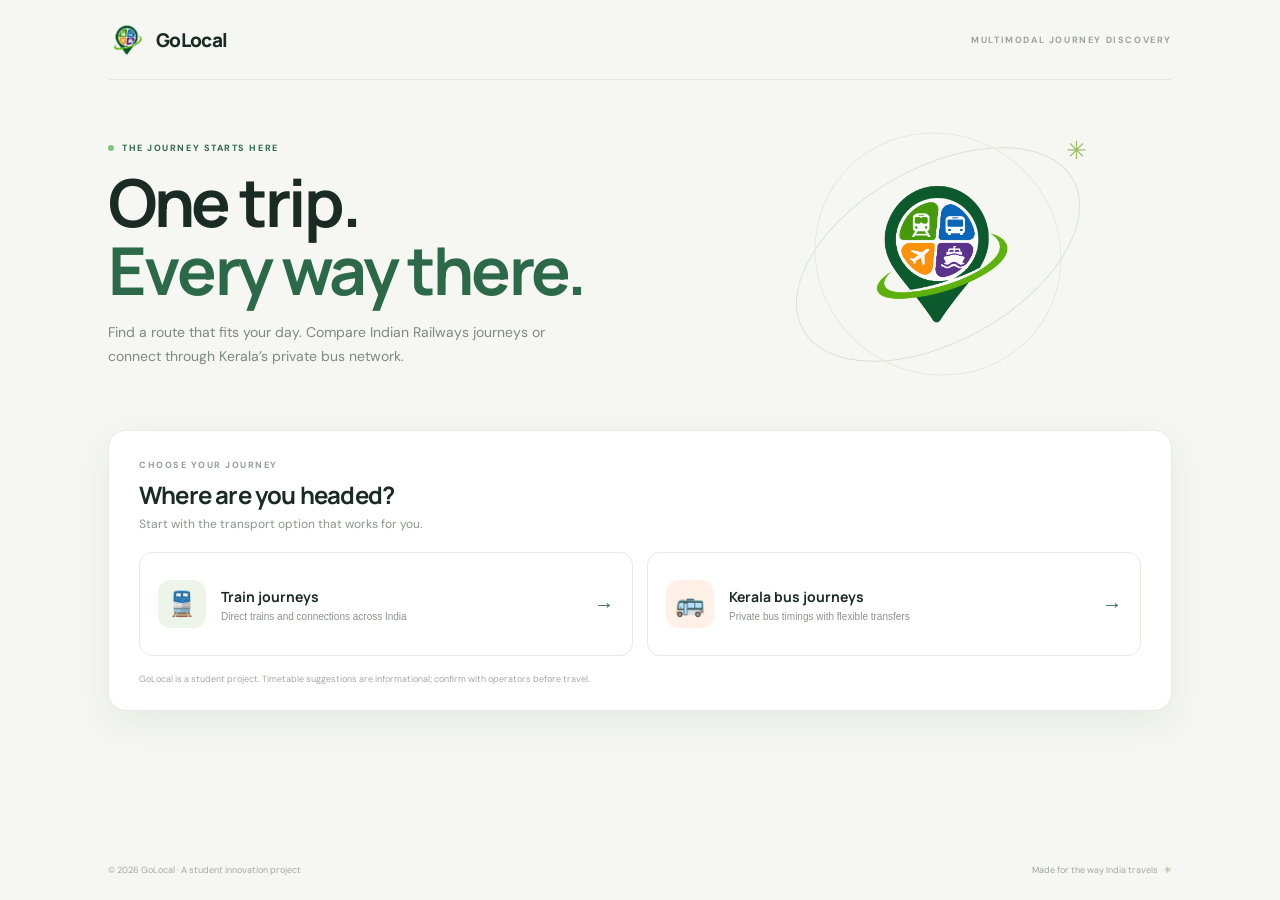
==== index.html @ 56633360 "Add GoLocal train and bus journey planner" ====
<!doctype html>
<html lang="en">
<head>
  <meta charset="utf-8" />
  <meta name="viewport" content="width=device-width, initial-scale=1" />
  <meta name="theme-color" content="#f6f7f2" />
  <meta name="description" content="GoLocal helps you discover train and bus journeys across India." />
  <meta name="mobile-web-app-capable" content="yes" />
  <meta name="apple-mobile-web-app-capable" content="yes" />
  <meta name="apple-mobile-web-app-status-bar-style" content="default" />
  <link rel="manifest" href="/manifest.webmanifest" />
  <link rel="icon" type="image/png" sizes="192x192" href="/icons/icon-192.png" />
  <link rel="apple-touch-icon" href="/icons/icon-192.png" />
  <title>GoLocal — Multimodal journey discovery</title>
  <link rel="preconnect" href="https://fonts.googleapis.com">
  <link rel="preconnect" href="https://fonts.gstatic.com" crossorigin>
  <link href="https://fonts.googleapis.com/css2?family=DM+Sans:wght@400;500;600;700&family=Manrope:wght@400;500;600;700;800&display=swap" rel="stylesheet">
  <link rel="stylesheet" href="styles.css" />
  <link rel="stylesheet" href="app-states.css" />
</head>
<body>
  <main class="launch-page" id="launchPage">
    <header class="launch-topbar"><a class="brand" href="/" aria-label="GoLocal home"><span class="brand-mark" aria-hidden="true"><img src="/icons/golocal-mark.png" alt="" /></span><span>GoLocal</span></a><span class="launch-top-label">MULTIMODAL JOURNEY DISCOVERY</span></header>
    <section class="launch-hero"><div class="launch-copy"><div class="eyebrow"><span class="eyebrow-dot"></span> THE JOURNEY STARTS HERE</div><h1>One trip.<br><em>Every way there.</em></h1><p>Find a route that fits your day. Compare Indian Railways journeys or connect through Kerala’s private bus network.</p></div><div class="launch-art" aria-hidden="true"><div class="launch-orbit orbit-one"></div><div class="launch-orbit orbit-two"></div><div class="launch-pin"><img src="/icons/golocal-mark.png" alt="" /></div><span class="launch-spark">✳</span></div></section>
    <section class="launch-options" aria-labelledby="launchOptionsTitle"><div class="launch-section-kicker">CHOOSE YOUR JOURNEY</div><h2 id="launchOptionsTitle">Where are you headed?</h2><p>Start with the transport option that works for you.</p><div class="launch-mode-grid"><button class="launch-mode-card train-mode" type="button" data-open-app="train"><span class="mode-icon">🚆</span><span class="mode-card-copy"><strong>Train journeys</strong><small>Direct trains and connections across India</small></span><span class="mode-arrow">→</span></button><button class="launch-mode-card bus-mode" type="button" data-open-app="bus"><span class="mode-icon">🚌</span><span class="mode-card-copy"><strong>Kerala bus journeys</strong><small>Private bus timings with flexible transfers</small></span><span class="mode-arrow">→</span></button></div><div class="launch-note">GoLocal is a student project. Timetable suggestions are informational; confirm with operators before travel.</div></section>
    <footer class="launch-footer"><span>© 2026 GoLocal · A student innovation project</span><span>Made for the way India travels <i>✳</i></span></footer>
  </main>
  <div class="app-shell" id="trainApp" hidden>
    <aside class="sidebar">
      <a class="brand" href="#top" aria-label="GoLocal home"><span class="brand-mark" aria-hidden="true"><img src="/icons/golocal-mark.png" alt="" /></span><span>GoLocal</span></a>
      <div class="side-label">YOUR JOURNEY</div>
      <nav class="side-nav" aria-label="Main navigation">
        <a class="nav-item active" href="#search"><span class="nav-icon">⌕</span><span>Find trains</span></a>
        <a class="nav-item" href="#results"><span class="nav-icon">▤</span><span>My journeys</span><span class="nav-soon">SOON</span></a>
        <a class="nav-item" href="#info"><span class="nav-icon">◷</span><span>Live status</span></a>
      </nav>
      <div class="side-bottom">
        <div class="help-card"><div class="help-icon">✦</div><strong>Travel, made simpler.</strong><p>One place to explore your next journey across India.</p><a href="#about">About GoLocal <span>↗</span></a></div>
        <div class="student-tag"><span class="status-dot"></span> Student project <span class="tag-country">INDIA</span></div>
      </div>
    </aside>

    <main class="main-content" id="top">
      <header class="topbar"><div class="train-topbar-left"><button class="back-launch" type="button" data-open-app="home">← Home</button><div class="breadcrumb">Explore <span>/</span> <strong>Trains</strong></div></div><div class="top-actions"><span class="today-label" id="todayLabel"></span><button class="icon-button install-button" id="installButton" type="button" title="Install GoLocal" aria-label="Install GoLocal" hidden>↓</button><div class="avatar">G</div></div></header>
      <section class="hero" id="search">
        <div class="hero-copy"><div class="eyebrow"><span class="eyebrow-dot"></span> THE JOURNEY STARTS HERE</div><h1>Where would you<br><em>like to go?</em></h1><p>Find a train that fits your plans. Compare journeys, timings and more.</p></div>
        <div class="hero-art" aria-hidden="true"><div class="sun"></div><div class="hill hill-back"></div><div class="hill hill-front"></div><div class="track"></div><div class="train-art"><div class="train-window"></div><div class="train-window"></div><div class="train-window"></div><div class="train-wheel"></div><div class="train-wheel w2"></div></div><div class="art-spark s1">✳</div><div class="art-spark s2">✦</div></div>
      </section>

      <section class="search-card" aria-label="Search trains">
        <div class="search-fields">
          <div class="field"><span class="field-label">FROM</span><span class="field-main"><span class="field-icon">◉</span><input id="fromInput" value="New Delhi" aria-label="From station" autocomplete="off"/><button class="clear-field" data-clear="fromInput" aria-label="Clear origin">×</button></span><span class="field-sub" id="fromCode">NDLS · New Delhi</span><div class="station-suggestions" id="fromSuggestions" role="listbox" hidden></div></div>
          <button class="swap-button" id="swapButton" aria-label="Swap stations">⇄</button>
          <div class="field"><span class="field-label">TO</span><span class="field-main"><span class="field-icon destination">◎</span><input id="toInput" value="Mumbai Central" aria-label="To station" autocomplete="off"/><button class="clear-field" data-clear="toInput" aria-label="Clear destination">×</button></span><span class="field-sub" id="toCode">MMCT · Mumbai Central</span><div class="station-suggestions" id="toSuggestions" role="listbox" hidden></div></div>
          <label class="field date-field"><span class="field-label">JOURNEY DATE</span><span class="field-main"><span class="field-icon">▦</span><input id="dateInput" type="date" aria-label="Journey date"/></span><span class="field-sub" id="dateHint">Select your travel date</span></label>
          <label class="field class-field"><span class="field-label">TRAVEL CLASS</span><span class="field-main"><span class="field-icon">▣</span><select id="classSelect" aria-label="Travel class"><option value="All classes">All classes</option><option>Sleeper (SL)</option><option>AC 3 Tier (3A)</option><option>AC 2 Tier (2A)</option><option>AC First Class (1A)</option><option>Chair Car (CC)</option></select></span><span class="field-sub">Choose a class</span></label>
        </div>
        <div class="via-stop-row"><button type="button" class="add-via-button" id="toggleVia"><span>＋</span> Add a mid-stop</button><span class="via-helper">Optional · choose a station you want to travel through</span><div class="via-field" id="viaField" hidden><div class="via-input-wrap"><span class="field-icon destination">◎</span><input id="viaInput" aria-label="Mid-stop station" placeholder="Search a station or state" autocomplete="off"/><span class="via-code" id="viaCode">Choose a mid-stop station</span><span class="via-field-caption">MID-STOP</span><div class="station-suggestions" id="viaSuggestions" role="listbox" hidden></div></div><button type="button" id="removeVia" class="remove-via" aria-label="Remove mid-stop">×</button></div></div>
        <datalist id="stations"><option value="New Delhi" label="NDLS"></option><option value="Mumbai Central" label="MMCT"></option><option value="Howrah Junction" label="HWH"></option><option value="Chennai Central" label="MAS"></option><option value="Bengaluru City" label="SBC"></option><option value="Ahmedabad Junction" label="ADI"></option><option value="Jaipur Junction" label="JP"></option><option value="Lucknow Charbagh" label="LKO"></option><option value="Pune Junction" label="PUNE"></option><option value="Agra Cantt" label="AGC"></option><option value="Varanasi Junction" label="BSB"></option><option value="Hyderabad Deccan" label="HYB"></option><option value="Ghaziabad" label="GZB"></option><option value="Kanpur Central" label="CNB"></option><option value="Prayagraj Junction" label="PRYJ"></option><option value="Lokmanyatilak" label="LTT"></option><option value="Mumbai CSMT" label="CSMT"></option><option value="Thiruvananthapuram Central" label="TVC"></option><option value="Thiruvananthapuram North (Kochuveli)" label="TVCN"></option><option value="Ernakulam Junction" label="ERS"></option><option value="Ernakulam Town" label="ERN"></option><option value="Kozhikode" label="CLT"></option><option value="Thrissur" label="TCR"></option><option value="Kollam Junction" label="QLN"></option><option value="Alappuzha" label="ALLP"></option><option value="Kottayam" label="KTYM"></option><option value="Palakkad Junction" label="PGT"></option><option value="Palakkad Town" label="PGTN"></option><option value="Shoranur Junction" label="SRR"></option><option value="Kannur" label="CAN"></option><option value="Kasaragod" label="KGQ"></option><option value="Thalassery" label="TLY"></option><option value="Tirur" label="TIR"></option><option value="Chengannur" label="CNGR"></option><option value="Kayamkulam Junction" label="KYJ"></option><option value="Aluva" label="AWY"></option><option value="Angamaly for Kalady" label="AFK"></option><option value="Cherthala" label="SRTL"></option><option value="Mavelikara" label="MVLK"></option><option value="Thiruvalla" label="TRVL"></option><option value="Karunagappalli" label="KPY"></option><option value="Varkala Sivagiri" label="VAK"></option><option value="Payyanur" label="PAY"></option><option value="Kanhangad" label="KZE"></option><option value="Vadakara" label="BDJ"></option><option value="Ferok" label="FK"></option></datalist>
        <div class="search-footer"><span class="search-note"><span class="small-lock">✳</span><span id="stationCount">Loading station directory…</span></span><button class="search-button" id="searchButton"><span>Find trains</span><span class="button-arrow">→</span></button></div>
      </section>

      <section class="results-section" id="results">
        <div class="results-heading"><div><div class="section-kicker">YOUR OPTIONS</div><h2 id="resultsTitle">Popular journeys</h2><p id="resultsSubtitle">A few routes to get your journey started.</p></div><button class="filter-button" id="sortButton"><span>↕</span> Earliest departure</button></div>
        <div class="plan-tabs" role="tablist" aria-label="Journey plan type"><button class="plan-tab active" role="tab" aria-selected="true" data-plan="direct">Direct trains <span id="directCount">—</span></button><button class="plan-tab" role="tab" aria-selected="false" data-plan="connections">Connecting journeys <span id="connectionCount">—</span></button><span class="plan-tab-note" id="planTabNote">Up to one transfer</span></div>
        <div class="notice"><span class="notice-mark">i</span><span><strong>NTES timetable and running information.</strong> This uses an unofficial NTES client; data may be incomplete. Fares and booking availability are not provided. <a href="https://enquiry.indianrail.gov.in/mntes/" target="_blank" rel="noreferrer">Verify with official NTES ↗</a>.</span></div>
        <div class="train-list" id="trainList"></div>
        <div class="empty-state" id="emptyState" hidden><div class="empty-icon">⌕</div><h3>No trains found</h3><p>Check station codes, or change your date or class.</p><button id="resetSearch">Search New Delhi to Mumbai</button></div>
      </section>

      <section class="info-strip" id="info"><div class="info-icon">◷</div><div><strong>Need live train running status?</strong><p>NTES is the official National Train Enquiry System for train-running updates.</p></div><a href="https://enquiry.indianrail.gov.in/mntes/" target="_blank" rel="noreferrer" class="info-link">Open NTES <span>↗</span></a></section>
      <footer id="about"><span>© 2026 GoLocal · A student innovation project</span><span>Made for the way India travels <i>✳</i></span></footer>
    </main>
  </div>
  <div class="bus-page" id="busApp" hidden>
    <header class="bus-topbar"><button class="back-launch" type="button" data-open-app="home">← GoLocal</button><span class="bus-topbar-title">KERALA BUS PLANNER</span><button class="bus-switch-mode" type="button" data-open-app="train">Plan by train →</button></header>
    <main class="bus-main">
      <section class="bus-hero"><div class="eyebrow"><span class="eyebrow-dot"></span> KERALA PRIVATE BUS TIMINGS</div><h1>Plan a bus journey<br><em>with connections.</em></h1><p>Choose any Kerala bus stops and set how many changes you’re willing to make.</p></section>
      <section class="search-card bus-search-card" aria-label="Search Kerala bus journeys">
        <div class="bus-search-fields">
          <div class="field bus-field"><span class="field-label">FROM BUS STOP</span><span class="field-main"><span class="field-icon">◉</span><input id="busFromInput" placeholder="Search a Kerala bus stop" autocomplete="off" aria-label="From bus stop"/><button class="clear-field" data-bus-clear="busFromInput" type="button" aria-label="Clear origin">×</button></span><span class="field-sub" id="busFromHint">Choose a stop from suggestions</span><div class="station-suggestions bus-suggestions" id="busFromSuggestions" role="listbox" hidden></div></div>
          <button class="swap-button" id="busSwapButton" type="button" aria-label="Swap bus stops">⇄</button>
          <div class="field bus-field"><span class="field-label">TO BUS STOP</span><span class="field-main"><span class="field-icon destination">◎</span><input id="busToInput" placeholder="Search a Kerala bus stop" autocomplete="off" aria-label="To bus stop"/><button class="clear-field" data-bus-clear="busToInput" type="button" aria-label="Clear destination">×</button></span><span class="field-sub" id="busToHint">Choose a stop from suggestions</span><div class="station-suggestions bus-suggestions" id="busToSuggestions" role="listbox" hidden></div></div>
          <label class="field"><span class="field-label">LEAVE AFTER</span><span class="field-main"><span class="field-icon">◷</span><input id="busLeaveAfter" type="time" value="06:00" aria-label="Leave after"/></span><span class="field-sub">Searches scheduled departures</span></label>
          <label class="field"><span class="field-label">MAX CHANGES</span><span class="field-main"><span class="field-icon">⇄</span><input id="busMaxTransfers" type="number" min="0" max="25" value="3" aria-label="Maximum bus changes"/></span><span class="field-sub">0 means direct buses only</span></label>
        </div>
        <div class="bus-search-footer"><label class="unlimited-toggle"><input id="busUnlimited" type="checkbox"/><span>No transfer limit</span></label><span class="bus-source-status" id="busSourceStatus">Bus stops load from the community timetable</span><button class="search-button" id="busSearchButton" type="button"><span>Find bus journeys</span><span class="button-arrow">→</span></button></div>
      </section>
      <section class="bus-results-section" aria-live="polite"><div class="results-heading"><div><div class="section-kicker">YOUR BUS OPTIONS</div><h2 id="busResultsTitle">Kerala bus connections</h2><p id="busResultsSubtitle">Choose two stops to find bus journeys.</p></div></div><div id="busResultsList" class="bus-results-list"></div></section>
      <aside class="bus-disclaimer"><strong>About these timings</strong><p>Schedules come from the community-converted <a href="https://github.com/amith-vp/Kerala-Private-Bus-Timing" target="_blank" rel="noreferrer">Kerala Private Bus Timing dataset</a>. Coverage and times may be incomplete or outdated. This is not live tracking; confirm with the bus operator before travel.</p></aside>
      <footer class="bus-footer">© 2026 GoLocal · Student innovation project</footer>
    </main>
  </div>
  <div class="toast" id="toast" role="status" aria-live="polite"></div>
  <script src="app.js"></script>
  <script src="bus-app.js"></script>
  <script data-name="BMC-Widget" data-cfasync="false" src="https://cdnjs.buymeacoffee.com/1.0.0/widget.prod.min.js" data-id="alvinthomas206" data-description="Support me on Buy me a coffee!" data-message="" data-color="#40DCA5" data-position="Right" data-x_margin="18" data-y_margin="18"></script>
</body>
</html>
---- styles.css ----
:root{--ink:#192b24;--muted:#77827b;--line:#e5e9e3;--paper:#fff;--canvas:#f6f7f2;--green:#2b6949;--green-dark:#1f5039;--lime:#d9f06b;--orange:#f0a26b;--shadow:0 12px 36px rgba(34,57,44,.07)}*{box-sizing:border-box}html{scroll-behavior:smooth}body{margin:0;background:var(--canvas);color:var(--ink);font-family:"DM Sans",sans-serif;font-size:14px}.app-shell{min-height:100vh;display:flex}.sidebar{width:248px;background:#fff;border-right:1px solid #e8ebe5;padding:29px 18px 22px;display:flex;flex-direction:column;position:fixed;inset:0 auto 0 0;z-index:5}.brand{display:flex;align-items:center;gap:10px;text-decoration:none;color:var(--ink);font-family:Manrope,sans-serif;font-weight:800;font-size:19px;letter-spacing:-.7px;padding:0 10px;margin-bottom:65px}.brand-mark{width:29px;height:29px;border-radius:9px;background:var(--green);color:white;display:grid;place-items:center;font-size:20px;line-height:1;letter-spacing:-2px}.brand-mark span{color:var(--lime)}.side-label,.section-kicker{font-size:10px;font-weight:700;letter-spacing:1.4px;color:#9aa49c}.side-label{padding:0 12px;margin-bottom:13px}.side-nav{display:grid;gap:5px}.nav-item{height:46px;border-radius:9px;display:flex;align-items:center;gap:13px;padding:0 13px;text-decoration:none;color:#657169;font-weight:600;font-size:13px}.nav-item:hover,.nav-item.active{background:#f0f5ed;color:var(--green)}.nav-item.active{font-weight:700}.nav-icon{font-size:20px;width:19px;text-align:center}.nav-soon{font-size:8px;letter-spacing:.6px;background:#f4f5f1;color:#99a39b;padding:4px 6px;border-radius:4px;margin-left:auto}.side-bottom{margin-top:auto}.help-card{background:#f4f6ef;border-radius:12px;padding:17px 15px;margin:0 3px 18px}.help-icon{width:28px;height:28px;border-radius:9px;background:var(--lime);color:var(--green);display:grid;place-items:center;font-size:15px;margin-bottom:13px}.help-card strong{font-size:12px}.help-card p{font-size:11px;color:#7d887f;line-height:1.6;margin:6px 0 13px}.help-card a{font-size:11px;color:var(--green);font-weight:700;text-decoration:none}.help-card a span{margin-left:4px}.student-tag{display:flex;align-items:center;gap:8px;color:#859087;font-size:11px;padding:0 8px}.status-dot,.eyebrow-dot{width:7px;height:7px;background:#7fc47c;border-radius:50%;display:inline-block}.tag-country{margin-left:auto;font-size:8px;letter-spacing:1px;color:#a5ada7}.main-content{width:min(1320px,calc(100% - 248px));margin-left:248px;padding:0 57px;max-width:1490px}.topbar{height:76px;display:flex;align-items:center;justify-content:space-between;border-bottom:1px solid #e7eae4}.breadcrumb{font-size:12px;color:#8a948c}.breadcrumb span{padding:0 9px;color:#c0c7c1}.breadcrumb strong{color:#38483e;font-weight:600}.top-actions{display:flex;align-items:center;gap:15px}.today-label{font-size:11px;color:#919b93}.icon-button{border:1px solid var(--line);background:#fff;width:32px;height:32px;border-radius:9px;color:#6d796f;font-size:17px}.avatar{width:30px;height:30px;border-radius:50%;background:#e6efdc;color:var(--green);font-weight:700;display:grid;place-items:center;font-size:12px}.hero{height:250px;display:flex;position:relative;overflow:hidden;align-items:center;padding:13px 0 0}.hero-copy{z-index:2}.eyebrow{font-size:9px;letter-spacing:1.55px;color:var(--green);font-weight:700;display:flex;gap:8px;align-items:center;margin-bottom:14px}.eyebrow-dot{width:6px;height:6px}h1,h2,h3,p{margin-top:0}h1{font-family:Manrope,sans-serif;font-size:40px;line-height:1.12;letter-spacing:-1.8px;margin:0 0 11px;font-weight:700}h1 em{font-style:normal;color:var(--green)}.hero-copy p{margin:0;color:#7e8980;font-size:13px}.hero-art{position:absolute;right:-9px;bottom:0;width:54%;height:228px;overflow:hidden}.sun{position:absolute;right:17%;top:18px;width:105px;height:105px;border-radius:50%;background:#f2d9a8;opacity:.8}.hill{position:absolute;bottom:0;right:-3%;height:130px;width:74%;border-radius:60% 40% 0 0;background:#d7e5ce;transform:rotate(-8deg)}.hill-back{right:35%;width:70%;height:104px;background:#e6ead8;transform:rotate(8deg)}.hill-front{background:#c6dbbd;height:83px;bottom:-10px;right:-7%;width:85%;transform:rotate(-2deg)}.track{position:absolute;right:0;bottom:28px;width:100%;height:2px;background:#849a7c;transform:rotate(-5deg)}.train-art{position:absolute;right:19%;bottom:35px;width:205px;height:60px;border-radius:12px 19px 7px 7px;background:#2f6c4c;transform:skewX(-7deg);box-shadow:0 10px 0 -4px #d9cbb0}.train-art:before{content:"";position:absolute;left:-18px;bottom:0;border-width:0 0 20px 20px;border-style:solid;border-color:transparent transparent #2f6c4c transparent}.train-window{display:inline-block;width:35px;height:21px;background:#e0eecf;border-radius:5px;margin:12px 0 0 11px}.train-wheel{position:absolute;width:13px;height:13px;background:#284a38;border:3px solid #c1c8b8;bottom:-9px;left:28px;border-radius:50%}.train-wheel.w2{left:auto;right:25px}.art-spark{position:absolute;color:#fff8df}.s1{top:29px;right:44%;font-size:21px}.s2{top:76px;right:8%;font-size:18px}.search-card{background:#fff;border:1px solid #e9ece7;border-radius:13px;box-shadow:var(--shadow);padding:20px 21px 16px;position:relative;z-index:2}.search-fields{display:grid;grid-template-columns:1.07fr 27px 1.07fr 1.1fr .92fr;gap:10px;align-items:center}.field{height:80px;border:1px solid #e8ece6;border-radius:9px;padding:12px 13px;min-width:0;display:flex;flex-direction:column;justify-content:center;position:relative}.field:focus-within{border-color:#85a98d;box-shadow:0 0 0 3px #eaf3e9}.field-label{font-size:8px;letter-spacing:1.1px;font-weight:700;color:#9ba59d;margin-bottom:7px}.field-main{height:21px;display:flex;align-items:center;gap:8px;min-width:0}.field-icon{font-size:15px;color:#5d916a;width:15px;text-align:center}.field-icon.destination{color:#d78b61}.field input,.field select{border:0;outline:0;background:transparent;color:#27372d;font-family:inherit;font-weight:600;font-size:13px;width:100%;min-width:0;padding:0}.field input[type=date]{font-size:11px;color:#48594d}.field select{font-size:12px;appearance:none;cursor:pointer}.field-sub{font-size:9px;color:#a0aaa2;margin-top:5px;padding-left:23px;white-space:nowrap;overflow:hidden;text-overflow:ellipsis}.clear-field{display:none;background:none;border:0;color:#97a29a;font-size:17px;cursor:pointer;padding:0}.field:focus-within .clear-field{display:block}.swap-button{width:27px;height:27px;border:1px solid #e5ebe3;color:var(--green);background:#f8faf6;border-radius:8px;font-size:16px;cursor:pointer;transform:translateY(2px)}.search-footer{display:flex;justify-content:space-between;align-items:center;margin-top:15px}.search-note{font-size:10px;color:#97a198;display:flex;align-items:center;gap:6px}.small-lock{color:#75a67b;font-size:13px}.search-button{height:40px;padding:0 13px 0 17px;border:none;border-radius:8px;background:var(--green);color:white;font-family:inherit;font-weight:600;font-size:12px;display:flex;gap:18px;align-items:center;cursor:pointer;transition:.15s}.search-button:hover{background:var(--green-dark);transform:translateY(-1px)}.button-arrow{font-size:16px;color:#d8ee9d}.results-section{padding-top:36px}.results-heading{display:flex;align-items:flex-end;justify-content:space-between;margin-bottom:15px}.section-kicker{margin-bottom:6px}h2{font-family:Manrope,sans-serif;font-size:20px;letter-spacing:-.6px;margin:0 0 4px;font-weight:700}.results-heading p{font-size:11px;color:#879188;margin:0}.filter-button{border:1px solid #e5e9e3;background:#fff;border-radius:7px;padding:8px 10px;color:#657168;font-family:inherit;font-size:10px;cursor:pointer}.filter-button span{margin-right:6px;color:var(--green);font-size:13px}.notice{display:flex;align-items:flex-start;gap:9px;background:#f1f4ed;border:1px solid #e6ebdf;border-radius:8px;padding:10px 12px;font-size:10px;line-height:1.5;color:#707d72;margin-bottom:13px}.notice strong{color:#506753}.notice a{color:var(--green);font-weight:700;text-decoration:none;margin-left:4px}.notice-mark{border-radius:50%;border:1px solid #96aa91;color:#668064;width:14px;height:14px;text-align:center;font-family:serif;font-weight:700;font-size:10px;line-height:13px;flex:0 0 auto;margin-top:1px}.train-list{display:grid;gap:10px}.train-card{background:#fff;border:1px solid #e9ece7;border-radius:10px;padding:15px 17px 13px;transition:.15s}.train-card:hover{border-color:#cedbc9;box-shadow:0 8px 24px rgba(34,57,44,.05)}.train-top{display:flex;justify-content:space-between;align-items:flex-start}.train-name{display:flex;align-items:center;gap:9px}.train-glyph{width:31px;height:31px;background:#eff4eb;border-radius:9px;display:grid;place-items:center;color:var(--green);font-size:16px}.train-name h3{font-size:12px;margin:0 0 3px;font-weight:700}.train-meta{font-size:9px;color:#919b92}.fare{font-family:Manrope,sans-serif;font-size:16px;font-weight:700;letter-spacing:-.3px}.fare small{font-family:"DM Sans",sans-serif;display:block;text-align:right;font-size:8px;font-weight:400;color:#9aa39b;letter-spacing:0}.journey-line{display:grid;grid-template-columns:90px 1fr 100px;align-items:center;margin:15px 0 11px}.time-block strong{font-family:Manrope,sans-serif;font-size:17px;letter-spacing:-.5px}.time-block span{display:block;font-size:9px;color:#77847a;margin-top:2px}.time-block.end{text-align:right}.route-bar{display:flex;align-items:center;gap:7px;padding:0 8px}.route-bar .node{width:6px;height:6px;border-radius:50%;background:#6c9b70;flex:0 0 auto}.route-bar .node.last{background:#db9a6f}.route-bar .line{height:1px;border-top:1px dashed #cbd5c9;flex:1;position:relative}.route-center{font-size:8px;color:#969f98;white-space:nowrap;text-align:center}.train-bottom{display:flex;justify-content:space-between;align-items:center;border-top:1px solid #f0f2ee;padding-top:10px}.class-pills{display:flex;gap:6px;flex-wrap:wrap}.class-pill{font-size:8px;padding:5px 8px;border-radius:5px;border:1px solid #e7ebe5;color:#647269;background:#fff}.class-pill.available{background:#f1f7ed;color:#578452;border-color:#e2ecdc}.class-pill.waitlist{background:#fbf3ea;color:#bd8051;border-color:#f2e6d8}.card-actions{display:flex;gap:9px;align-items:center}.details-button,.ntes-button{border:0;background:transparent;color:#617467;font-family:inherit;font-size:9px;font-weight:600;cursor:pointer;padding:5px}.ntes-button{color:var(--green);border:1px solid #dfe8dc;border-radius:6px;padding:6px 9px;text-decoration:none}.ntes-button:hover{background:#f2f6ef}.train-details{display:none;border-top:1px solid #eff1ed;margin-top:11px;padding-top:10px;font-size:10px;color:#77847a;line-height:1.7}.train-card.expanded .train-details{display:block}.train-details strong{color:#3d5644}.empty-state{background:#fff;border:1px dashed #dbe3d9;border-radius:10px;text-align:center;padding:34px 20px}.empty-state[hidden]{display:none}.empty-icon{width:38px;height:38px;display:grid;place-items:center;background:#f0f4eb;color:#628264;border-radius:12px;font-size:22px;margin:0 auto 12px}.empty-state h3{font-family:Manrope,sans-serif;font-size:15px;margin-bottom:6px}.empty-state p{font-size:11px;color:#8a958c}.empty-state button{border:0;background:var(--green);color:white;padding:9px 13px;border-radius:7px;font:600 10px "DM Sans",sans-serif;cursor:pointer}.info-strip{margin-top:27px;background:#eaf0e5;border-radius:10px;padding:15px 17px;display:flex;align-items:center;gap:12px}.info-icon{width:33px;height:33px;border-radius:10px;background:#dbe8d4;color:var(--green);display:grid;place-items:center;font-size:16px}.info-strip strong{font-size:11px}.info-strip p{font-size:10px;color:#79877a;margin:3px 0 0}.info-link{margin-left:auto;text-decoration:none;color:var(--green);font-size:10px;font-weight:700}.info-link span{margin-left:5px}footer{display:flex;justify-content:space-between;color:#a0a9a1;font-size:9px;padding:22px 0 28px}footer i{color:#92ae74;font-style:normal;margin-left:4px}.toast{position:fixed;bottom:24px;left:50%;transform:translate(-50%,14px);background:#223c2d;color:white;border-radius:8px;padding:10px 15px;font-size:11px;opacity:0;pointer-events:none;transition:.2s;z-index:8;box-shadow:0 6px 20px #24382c2b}.toast.show{opacity:1;transform:translate(-50%,0)}@media(min-width:1500px){.main-content{padding-left:72px;padding-right:72px}.hero{height:278px}.hero-art{height:250px}}@media(max-width:1050px){.main-content{padding:0 32px}.sidebar{width:220px}.main-content{margin-left:220px;width:calc(100% - 220px)}.search-fields{grid-template-columns:1fr 25px 1fr 1fr}.class-field{grid-column:1/3}.date-field{grid-column:3/5}.hero-art{width:50%}.hero{height:235px}}@media(max-width:700px){.sidebar{width:58px;padding:19px 8px}.brand{margin:0 auto 48px;padding:0}.brand>span:last-child,.side-label,.nav-item>span:not(.nav-icon),.side-bottom{display:none}.nav-item{justify-content:center;padding:0;height:43px}.nav-icon{font-size:19px}.main-content{margin-left:58px;width:calc(100% - 58px);padding:0 18px}.topbar{height:61px}.today-label{display:none}.hero{height:225px;align-items:flex-start;padding-top:31px}.hero-art{opacity:.7;width:78%;height:170px;right:-10px}.sun{width:75px;height:75px}.train-art{transform:scale(.74) skewX(-7deg);transform-origin:right bottom;right:14%;bottom:25px}.hill{height:100px}.hero-copy{max-width:80%}h1{font-size:33px}.hero-copy p{max-width:230px;font-size:11px;line-height:1.5}.search-card{padding:14px}.search-fields{grid-template-columns:1fr 25px 1fr;gap:8px}.field{height:73px;padding:9px}.field:nth-of-type(4){grid-column:1/2}.field:nth-of-type(5){grid-column:2/4}.date-field .field-sub,.class-field .field-sub{display:none}.field input,.field select{font-size:11px}.field input[type=date]{font-size:10px}.field-label{font-size:7px}.search-footer{margin-top:12px}.search-note{font-size:8px}.search-button{height:37px;font-size:10px}.results-section{padding-top:28px}.results-heading{align-items:flex-start;gap:8px}.results-heading p{max-width:205px;line-height:1.5}.filter-button{font-size:0;padding:8px}.filter-button span{font-size:15px;margin:0}.notice{font-size:9px}.notice a{display:inline-block;margin:3px 0 0}.train-card{padding:12px}.train-name{gap:7px}.train-name h3{font-size:10px}.train-meta{font-size:8px}.fare{font-size:14px}.journey-line{grid-template-columns:64px 1fr 65px;margin:13px 0 10px}.time-block strong{font-size:15px}.time-block span{font-size:8px}.route-bar{gap:4px;padding:0 4px}.route-center{font-size:7px}.train-bottom{align-items:flex-start;gap:8px}.class-pills{gap:4px}.class-pill{font-size:7px;padding:4px 5px}.card-actions{gap:1px}.details-button{font-size:8px}.ntes-button{font-size:8px;padding:6px}.info-strip{padding:12px;gap:9px}.info-strip p{line-height:1.5}.info-strip strong{font-size:10px}.info-link{font-size:9px;white-space:nowrap}footer{font-size:8px;gap:8px}footer span:last-child{text-align:right}}@media(max-width:390px){.main-content{padding:0 12px}.hero{height:208px}.hero-art{width:83%}.search-note{max-width:130px;line-height:1.4}.journey-line{grid-template-columns:58px 1fr 58px}.route-center{font-size:6px}.ntes-button{padding:6px}.class-pill{font-size:6.5px}}
---- app-states.css ----
.live-label{display:flex;align-items:center;gap:5px;color:#548552;font-family:"DM Sans",sans-serif;font-size:8px;font-weight:700;letter-spacing:.7px}.live-label i{width:6px;height:6px;border-radius:50%;background:#72ae6b;display:inline-block}.loading-row,.api-error{background:#fff;border:1px solid #e9ece7;border-radius:10px;padding:20px;color:#68766c;font-size:12px}.loading-row{display:flex;align-items:center;gap:10px}.loading-row span{width:15px;height:15px;border:2px solid #dce8d8;border-top-color:#2b6949;border-radius:50%;animation:spin .8s linear infinite}.api-error{border-color:#f0ded1;background:#fffaf6}.api-error strong{color:#7e4e34}.api-error p{color:#877c72;margin:5px 0 8px}.api-error a{color:#2b6949;font-weight:700;text-decoration:none;font-size:11px}.train-card .ntes-button{cursor:pointer;font-family:inherit;background:#fff}.train-card .ntes-button:hover{background:#f2f6ef}.train-details .route-stop{display:grid;grid-template-columns:55px 1fr auto;gap:10px;padding:5px 0;border-bottom:1px solid #eff1ed}.train-details .route-stop:last-child{border:0}.route-stop>span:first-child{color:#548552;font-weight:700}.live-details{border-top:1px solid #eff1ed;margin-top:11px;padding-top:10px;color:#637267;font-size:10px;line-height:1.6}.live-details[hidden]{display:none}.live-details strong{color:#3d5644}.live-details p{margin:4px 0}.live-details small{color:#99a39b}.search-button:disabled{opacity:.75;cursor:wait}@keyframes spin{to{transform:rotate(360deg)}}
.field:focus-within{z-index:20}.station-suggestions{position:absolute;top:calc(100% + 5px);left:0;width:min(340px,calc(100vw - 90px));max-height:270px;overflow:auto;background:#fff;border:1px solid #e3e9e1;border-radius:9px;box-shadow:0 14px 32px rgba(30,55,39,.16);padding:5px;z-index:30}.station-suggestions[hidden]{display:none}.station-suggestion{width:100%;border:0;background:#fff;border-radius:6px;padding:8px 9px;display:flex;align-items:center;justify-content:space-between;gap:10px;text-align:left;font:500 11px "DM Sans",sans-serif;color:#34473b;cursor:pointer}.station-suggestion:hover,.station-suggestion:focus{outline:0;background:#f0f5ed}.station-suggestion small{font-size:9px;color:#839087;white-space:nowrap}
.plan-tabs{display:flex;align-items:center;gap:7px;border-bottom:1px solid #e6eae4;margin:0 0 13px}.plan-tab{border:0;background:transparent;padding:10px 12px 11px;color:#7d8980;font:600 11px "DM Sans",sans-serif;cursor:pointer;border-bottom:2px solid transparent;margin-bottom:-1px}.plan-tab span{display:inline-grid;place-items:center;min-width:18px;height:18px;margin-left:5px;padding:0 5px;border-radius:8px;background:#f1f4ef;color:#7c8a7f;font-size:9px}.plan-tab.active{color:var(--green);border-bottom-color:var(--green)}.plan-tab.active span{background:#e8f0e3;color:var(--green)}.plan-tab-note{margin-left:auto;color:#9aa39b;font-size:9px;padding-right:3px}.connection-card{background:#fff;border:1px solid #e7ebe5;border-radius:10px;padding:15px 17px 12px}.connection-head{display:flex;align-items:flex-start;justify-content:space-between;margin-bottom:13px}.connection-label{font-size:8px;letter-spacing:1px;color:#68866b;font-weight:700;margin-bottom:5px}.connection-head h3{font:700 12px Manrope,sans-serif;margin:0;color:#293b30}.connection-head h3 span{color:#a1ad9e;font-weight:400;padding:0 3px}.connection-total{font:700 15px Manrope,sans-serif;text-align:right;color:#23382b}.connection-total small{display:block;color:#95a096;font:400 8px "DM Sans",sans-serif;margin-top:1px}.connection-leg{display:grid;grid-template-columns:25px minmax(105px,1fr) auto minmax(28px,.35fr) auto;gap:9px;align-items:center;min-height:42px}.leg-number{width:22px;height:22px;border-radius:7px;background:#eff4eb;color:#648369;display:grid;place-items:center;font-size:8px;font-weight:700}.leg-content{min-width:0}.leg-content strong{display:block;font-size:10px;color:#405347;white-space:nowrap;overflow:hidden;text-overflow:ellipsis}.leg-content small{font-size:8px;color:#929d94}.leg-from,.leg-to{text-align:right;min-width:90px}.leg-from b,.leg-to b{display:block;font-size:9px;color:#425448;font-weight:600;white-space:nowrap}.leg-from span,.leg-to span{display:block;color:#98a198;font-size:8px;margin-top:2px}.leg-line{height:1px;border-top:1px dashed #cbd5c9}.transfer-note{margin:7px 0 7px 34px;background:#f5f7f2;border-radius:5px;padding:6px 8px;color:#71816f;font-size:9px}.connection-leg.second{padding-top:2px}.connection-foot{margin-top:10px;padding-top:9px;border-top:1px solid #f0f2ee;color:#a0a89f;font-size:8px}.connection-card+.connection-card{margin-top:9px}@media(max-width:700px){.plan-tabs{gap:0}.plan-tab{padding:9px 7px;font-size:9px}.plan-tab-note{font-size:8px}.connection-card{padding:12px}.connection-head h3{font-size:10px}.connection-leg{grid-template-columns:22px minmax(68px,.75fr) auto 16px auto;gap:5px}.leg-from,.leg-to{min-width:72px}.leg-from b,.leg-to b{font-size:8px}.leg-content strong{font-size:9px}.leg-content small,.leg-from span,.leg-to span{font-size:7px}.transfer-note{margin-left:27px}}
.via-stop-row{display:flex;align-items:center;gap:9px;margin-top:12px;min-height:26px;position:relative;flex-wrap:wrap}.add-via-button{border:0;background:transparent;padding:3px 2px;color:var(--green);font:700 10px "DM Sans",sans-serif;cursor:pointer}.add-via-button span{font-size:14px;vertical-align:-1px}.via-helper{color:#97a198;font-size:9px}.via-field{display:flex;align-items:center;gap:7px;width:min(350px,100%)}.via-field[hidden]{display:none}.via-input-wrap{position:relative;display:flex;align-items:center;gap:8px;height:36px;border:1px solid #e5eae3;border-radius:7px;padding:0 9px;flex:1;background:#fff}.via-input-wrap:focus-within{border-color:#85a98d;box-shadow:0 0 0 3px #eaf3e9}.via-input-wrap input{border:0;outline:0;min-width:0;width:100%;font:500 11px "DM Sans",sans-serif;color:#27372d}.via-field-caption{position:absolute;right:8px;top:-6px;padding:0 4px;background:#fff;color:#9ba59d;font-size:7px;letter-spacing:.8px}.via-code{position:absolute;left:33px;bottom:-14px;color:#99a39b;font-size:8px;white-space:nowrap}.via-input-wrap .station-suggestions{top:calc(100% + 8px);left:-1px;width:calc(100% + 2px)}.remove-via{width:28px;height:28px;border:1px solid #e5eae3;border-radius:7px;background:#fff;color:#829087;font-size:17px;cursor:pointer}.via-stop-row.has-via .add-via-button,.via-stop-row.has-via .via-helper{display:none}

/* Phone layout: give the journey form the full viewport width and keep navigation reachable. */
@media(max-width:700px){
  .sidebar{inset:auto 0 0;width:100%;height:calc(58px + env(safe-area-inset-bottom));padding:3px 8px env(safe-area-inset-bottom);border-right:0;border-top:1px solid #e8ebe5;flex-direction:row;align-items:center;background:rgba(255,255,255,.97);backdrop-filter:blur(12px)}
  .brand,.side-label,.side-bottom{display:none}
  .side-nav{width:100%;grid-template-columns:repeat(3,minmax(0,1fr));gap:3px}
  .nav-item{height:49px;flex-direction:column;justify-content:center;gap:1px;padding:2px;border-radius:8px;font-size:9px}
  .nav-item>span:not(.nav-icon){display:block}
  .nav-item .nav-soon{display:none}
  .nav-icon{width:auto;font-size:17px;line-height:19px}
  .main-content{width:100%;margin:0;padding:0 14px calc(76px + env(safe-area-inset-bottom))}
  .topbar{height:51px}
  .hero{height:180px;padding-top:23px}
  .hero-copy{max-width:88%}
  h1{font-size:clamp(30px,8.5vw,36px);line-height:1.08}
  .hero-copy p{max-width:235px;font-size:11px}
  .hero-art{width:62%;height:135px;right:-12px;opacity:.42}
  .sun{width:60px;height:60px;top:5px}
  .hill{height:78px}
  .train-art{transform:scale(.62) skewX(-7deg);right:8%;bottom:20px}
  .search-card{padding:12px;border-radius:12px}
  .search-fields{grid-template-columns:minmax(0,1fr) 28px minmax(0,1fr);gap:7px}
  .search-fields>.field:nth-child(1){grid-column:1;grid-row:1}
  #swapButton{grid-column:2;grid-row:1;justify-self:center}
  .search-fields>.field:nth-child(3){grid-column:3;grid-row:1}
  .date-field{grid-column:1/3;grid-row:2}
  .class-field{grid-column:3;grid-row:2}
  .field{height:67px;padding:8px 9px}
  .field-label{margin-bottom:5px;font-size:7px}
  .field input,.field select{font-size:11px}
  .field input[type=date]{font-size:10px}
  .field-sub{margin-top:3px;font-size:8px}
  .date-field .field-sub,.class-field .field-sub{display:none}
  .search-footer{gap:8px;margin-top:10px}
  .search-note{min-width:0;max-width:calc(100% - 125px);font-size:8px;line-height:1.35}
  .search-button{flex:0 0 auto;height:36px;padding:0 10px 0 12px;gap:10px;font-size:10px}
  .via-stop-row{gap:5px;margin-top:8px}
  .via-helper{font-size:8px}
  .via-field{width:100%}
  .results-section{padding-top:23px}
  .results-heading{gap:8px;margin-bottom:11px}
  .results-heading p{max-width:220px;line-height:1.4}
  .plan-tabs{overflow-x:auto;white-space:nowrap}
  .plan-tab{flex:0 0 auto}
  .plan-tab-note{margin-left:auto}
  .notice{padding:9px;font-size:9px}
  .train-card{padding:11px}
  .journey-line{grid-template-columns:minmax(48px,62px) minmax(28px,1fr) minmax(48px,62px);gap:2px}
  .train-bottom{flex-wrap:wrap}
  .class-pills{min-width:0}
  .card-actions{margin-left:auto}
  .connection-card{padding:10px}
  .connection-leg{grid-template-columns:20px minmax(42px,.8fr) auto minmax(10px,.25fr) auto;gap:4px}
  .leg-from,.leg-to{min-width:54px}
  .leg-from b,.leg-to b{font-size:7px}
  .leg-content strong{font-size:8px}
  .info-strip{align-items:flex-start}
  .info-link{white-space:nowrap}
  footer{gap:8px;line-height:1.4}
  .toast{bottom:calc(70px + env(safe-area-inset-bottom));max-width:calc(100vw - 28px);text-align:center}
}

@media(max-width:390px){
  .main-content{padding-right:10px;padding-left:10px}
  .hero{height:166px;padding-top:20px}
  .hero-art{width:56%;height:118px}
  .hero-copy{max-width:90%}
  .hero-copy p{max-width:205px;font-size:10px}
  .search-card{padding:10px}
  .search-fields{gap:5px;grid-template-columns:minmax(0,1fr) 26px minmax(0,1fr)}
  .field{padding:7px}
  .swap-button{width:25px;height:25px}
  .search-note{max-width:calc(100% - 116px);font-size:7px}
  .search-button{height:34px;padding:0 9px;gap:7px}
  .results-heading p{max-width:175px}
  .connection-leg{grid-template-columns:18px minmax(34px,.75fr) auto minmax(8px,.2fr) auto;gap:3px}
  .leg-from,.leg-to{min-width:48px}
  .leg-from b,.leg-to b{font-size:6.5px}
  footer{font-size:7px}
}

.brand-mark{width:38px;height:38px;flex:0 0 38px;background:transparent;border-radius:0;font-size:0;letter-spacing:normal}
.brand-mark img{display:block;width:100%;height:100%;object-fit:contain}

.launch-page[hidden],.app-shell[hidden],.bus-page[hidden]{display:none!important}
.launch-page{width:min(1160px,100%);min-height:100vh;margin:0 auto;padding:0 48px;display:flex;flex-direction:column}
.launch-topbar{height:80px;display:flex;align-items:center;justify-content:space-between;border-bottom:1px solid #e7eae4}
.launch-topbar .brand{padding:0;margin:0}
.launch-top-label,.bus-topbar-title{font-size:9px;letter-spacing:1.6px;font-weight:700;color:#98a39a}
.launch-hero{min-height:350px;display:flex;align-items:center;position:relative;overflow:hidden}
.launch-copy{position:relative;z-index:1;max-width:580px}
.launch-copy h1{font-size:clamp(42px,5.3vw,66px);line-height:1.04;letter-spacing:-2.8px;margin:0 0 16px}
.launch-copy p{max-width:470px;color:#7d8980;font-size:14px;line-height:1.7;margin:0}
.launch-art{position:absolute;right:6%;top:24px;width:340px;height:300px;display:grid;place-items:center;opacity:.96}
.launch-orbit{position:absolute;width:310px;height:175px;border:1px solid #d6e4d2;border-radius:50%;transform:rotate(-29deg)}
.orbit-two{width:250px;height:240px;transform:rotate(34deg);border-color:#e4eadb}
.launch-pin{position:relative;width:180px;height:180px;display:grid;place-items:center}
.launch-pin img{width:100%;height:100%;object-fit:contain}
.launch-spark{position:absolute;right:21px;top:30px;color:#98bc62;font-size:25px}
.launch-options{background:#fff;border:1px solid #e7ebe5;border-radius:18px;padding:28px 30px 25px;box-shadow:var(--shadow)}
.launch-section-kicker{font-size:9px;letter-spacing:1.5px;color:#92a095;font-weight:700;margin-bottom:7px}
.launch-options h2{font:700 24px Manrope,sans-serif;letter-spacing:-.8px;margin:0 0 5px}
.launch-options>p{font-size:12px;color:#89948b;margin:0 0 20px}
.launch-mode-grid{display:grid;grid-template-columns:1fr 1fr;gap:14px}
.launch-mode-card{min-height:104px;border:1px solid #e5eae3;border-radius:13px;background:#fff;display:flex;align-items:center;gap:15px;padding:17px 18px;text-align:left;cursor:pointer;color:var(--ink);transition:.16s}
.launch-mode-card:hover{border-color:#b9d0b6;box-shadow:0 10px 28px rgba(34,57,44,.08);transform:translateY(-2px)}
.mode-icon{width:48px;height:48px;border-radius:13px;background:#edf4e9;display:grid;place-items:center;font-size:24px;flex:0 0 auto}
.bus-mode .mode-icon{background:#fff1e7}
.mode-card-copy{display:grid;gap:5px;min-width:0}
.mode-card-copy strong{font:700 14px Manrope,sans-serif}
.mode-card-copy small{font-size:10px;color:#89948b}
.mode-arrow{margin-left:auto;color:var(--green);font-size:20px}
.launch-note{font-size:9px;color:#a0aaa2;margin-top:17px}
.launch-footer{display:flex;justify-content:space-between;gap:12px;color:#a0a9a1;font-size:9px;padding:20px 0 24px;margin-top:auto}
.launch-footer i{font-style:normal;color:#92ae74}
.train-topbar-left{display:flex;align-items:center;gap:15px}
.back-launch{border:1px solid #e4e9e2;background:#fff;border-radius:7px;padding:7px 9px;color:#506a57;font:600 10px "DM Sans",sans-serif;cursor:pointer;white-space:nowrap}
.back-launch:hover,.bus-switch-mode:hover{background:#f1f6ed}
.bus-page{min-height:100vh;background:var(--canvas)}
.bus-topbar{height:64px;display:flex;align-items:center;justify-content:space-between;gap:12px;padding:0 max(20px,calc((100vw - 1100px)/2));border-bottom:1px solid #e7eae4;background:#fff}
.bus-switch-mode{border:0;background:transparent;color:var(--green);font:600 10px "DM Sans",sans-serif;cursor:pointer;padding:8px}
.bus-main{width:min(1100px,calc(100% - 48px));margin:0 auto;padding-bottom:40px}
.bus-hero{padding:42px 0 25px}
.bus-hero h1{font-size:40px;line-height:1.1;letter-spacing:-1.5px;margin:0 0 10px}
.bus-hero p{font-size:12px;color:#808b82;margin:0;line-height:1.6}
.bus-search-card{padding:17px}
.bus-search-fields{display:grid;grid-template-columns:minmax(0,1.15fr) 30px minmax(0,1.15fr) minmax(130px,.9fr) minmax(120px,.8fr);gap:9px;align-items:center}
.bus-search-fields .field{height:72px}
.bus-search-fields .field-sub{font-size:8px}
.bus-field{min-width:0}
.bus-field input{font-size:11px}
.bus-suggestions{width:min(340px,calc(100vw - 60px))}
.bus-station-suggestion{width:100%;border:0;background:#fff;border-radius:6px;padding:8px 9px;text-align:left;font:500 10px "DM Sans",sans-serif;color:#34473b;cursor:pointer}
.bus-station-suggestion:hover,.bus-station-suggestion:focus{outline:0;background:#f0f5ed}
.bus-search-footer{display:flex;align-items:center;gap:13px;margin-top:14px;flex-wrap:wrap}
.unlimited-toggle{display:flex;align-items:center;gap:7px;color:#607166;font-size:10px;font-weight:600;cursor:pointer}
.unlimited-toggle input{accent-color:var(--green);width:14px;height:14px;margin:0}
.bus-source-status{font-size:9px;color:#99a39b;flex:1;min-width:150px}
.bus-search-footer .search-button{margin-left:auto}
.bus-results-section{padding-top:31px}
.bus-results-list{display:grid;gap:10px}
.bus-plan-card{background:#fff;border:1px solid #e7ebe5;border-radius:11px;padding:15px 17px 12px}
.bus-plan-head{display:flex;align-items:flex-start;justify-content:space-between;gap:10px;margin-bottom:12px}
.bus-plan-kicker{font-size:8px;letter-spacing:1px;color:#68866b;font-weight:700}
.bus-plan-head h3{font:700 12px Manrope,sans-serif;margin:5px 0 0;color:#293b30}
.bus-plan-head h3 span{color:#a1ad9e;font-weight:400;padding:0 3px}
.bus-total-time{font:700 15px Manrope,sans-serif;text-align:right;color:#23382b;white-space:nowrap}
.bus-total-time small{display:block;color:#95a096;font:400 8px "DM Sans",sans-serif;margin-top:1px}
.bus-leg-list{display:grid;gap:4px}
.bus-leg{display:grid;grid-template-columns:25px minmax(100px,1fr) minmax(90px,auto) minmax(25px,.4fr) minmax(90px,auto);gap:9px;align-items:center;min-height:43px}
.bus-leg-number{width:22px;height:22px;border-radius:7px;background:#eff4eb;color:#648369;display:grid;place-items:center;font-size:8px;font-weight:700}
.bus-leg-vehicle{min-width:0}
.bus-leg-vehicle strong{display:block;font-size:10px;color:#405347;white-space:nowrap;overflow:hidden;text-overflow:ellipsis}
.bus-leg-vehicle small{font-size:8px;color:#929d94}
.bus-leg-time{text-align:right;min-width:0}
.bus-leg-time b{display:block;font-size:9px;color:#425448;font-weight:600;white-space:nowrap}
.bus-leg-time span{display:block;color:#98a198;font-size:8px;margin-top:2px;white-space:nowrap;overflow:hidden;text-overflow:ellipsis;max-width:180px}
.bus-leg-line{height:1px;border-top:1px dashed #cbd5c9}
.bus-transfer-note{margin:3px 0 6px 34px;background:#f5f7f2;border-radius:5px;padding:6px 8px;color:#71816f;font-size:9px}
.bus-plan-foot{margin-top:10px;padding-top:9px;border-top:1px solid #f0f2ee;color:#9aa39b;font-size:8px}
.bus-empty-state{background:#fff;border:1px dashed #dbe3d9;border-radius:10px;padding:22px;color:#68766c;text-align:center}
.bus-empty-state strong{font:700 13px Manrope,sans-serif;color:#293b30}
.bus-empty-state p{font-size:10px;color:#879188;margin:6px 0 0}
.bus-disclaimer{margin-top:24px;border:1px solid #e6ebdf;background:#f1f4ed;border-radius:9px;padding:13px 15px;font-size:10px;color:#707d72;line-height:1.55}
.bus-disclaimer strong{color:#506753}
.bus-disclaimer p{margin:4px 0 0}
.bus-disclaimer a{color:var(--green);font-weight:700}
.bus-footer{color:#a0a9a1;font-size:9px;padding-top:20px}

@media(max-width:850px){
  .launch-page{padding:0 26px}
  .launch-hero{min-height:310px}
  .launch-art{right:0;transform:scale(.82);transform-origin:right center}
  .launch-copy{max-width:62%}
  .bus-search-fields{grid-template-columns:minmax(0,1fr) 28px minmax(0,1fr) minmax(125px,.8fr)}
  .bus-search-fields .field:nth-child(5){grid-column:1/3}
  .bus-search-fields .field:nth-child(4){grid-column:3/5}
}
@media(max-width:700px){
  .launch-page{padding:0 15px}
  .launch-topbar{height:62px}
  .launch-top-label{font-size:7px;letter-spacing:1px}
  .launch-hero{min-height:270px;align-items:flex-start;padding-top:34px}
  .launch-copy{max-width:88%}
  .launch-copy h1{font-size:clamp(38px,10vw,52px);letter-spacing:-1.8px}
  .launch-copy p{font-size:11px;max-width:360px;line-height:1.55}
  .launch-art{width:190px;height:170px;right:-35px;top:96px;transform:scale(.72);opacity:.28}
  .launch-pin{width:140px;height:140px}
  .launch-orbit{width:220px;height:120px}
  .orbit-two{width:170px;height:170px}
  .launch-options{padding:19px 15px 16px;border-radius:14px}
  .launch-options h2{font-size:20px}
  .launch-mode-grid{grid-template-columns:1fr;gap:9px}
  .launch-mode-card{min-height:78px;padding:12px}
  .mode-icon{width:42px;height:42px;font-size:21px}
  .mode-card-copy strong{font-size:12px}
  .mode-card-copy small{font-size:9px}
  .launch-footer{font-size:8px;padding-bottom:18px}
  .train-topbar-left{gap:7px}
  .train-topbar-left .breadcrumb{font-size:10px}
  .back-launch{padding:6px 7px;font-size:9px}
  .bus-topbar{height:54px;padding:0 12px}
  .bus-topbar-title{font-size:7px;letter-spacing:.8px}
  .bus-switch-mode{font-size:9px;padding:6px 2px}
  .bus-main{width:calc(100% - 24px);padding-bottom:26px}
  .bus-hero{padding:25px 0 16px}
  .bus-hero h1{font-size:31px;letter-spacing:-1px}
  .bus-hero p{font-size:10px}
  .bus-search-card{padding:11px}
  .bus-search-fields{grid-template-columns:minmax(0,1fr) 26px minmax(0,1fr);gap:6px}
  .bus-search-fields>.bus-field:first-child{grid-column:1;grid-row:1}
  #busSwapButton{grid-column:2;grid-row:1;justify-self:center}
  .bus-search-fields>.bus-field:nth-child(3){grid-column:3;grid-row:1}
  .bus-search-fields>.field:nth-child(4){grid-column:1/3;grid-row:2}
  .bus-search-fields>.field:nth-child(5){grid-column:3;grid-row:2}
  .bus-search-fields .field{height:66px;padding:7px}
  .bus-search-fields .field-label{font-size:7px;margin-bottom:4px}
  .bus-search-fields .field input{font-size:10px}
  .bus-search-fields .field-sub{font-size:7px}
  .bus-search-footer{gap:8px;margin-top:10px}
  .bus-source-status{order:3;flex-basis:100%;min-width:0;font-size:8px}
  .bus-search-footer .search-button{margin-left:auto;height:35px;font-size:9px;padding:0 9px;gap:7px}
  .unlimited-toggle{font-size:9px}
  .bus-results-section{padding-top:22px}
  .bus-plan-card{padding:11px}
  .bus-leg{grid-template-columns:20px minmax(65px,.8fr) minmax(55px,auto) minmax(12px,.25fr) minmax(55px,auto);gap:4px}
  .bus-leg-number{width:18px;height:18px;font-size:7px}
  .bus-leg-vehicle strong{font-size:8px}
  .bus-leg-vehicle small{font-size:7px}
  .bus-leg-time b{font-size:7px}
  .bus-leg-time span{font-size:6px;max-width:80px}
  .bus-transfer-note{margin-left:24px;font-size:8px}
  .bus-disclaimer{font-size:9px;padding:10px}
}
@media(max-width:390px){
  .launch-page{padding:0 11px}
  .launch-top-label{max-width:115px;text-align:right;line-height:1.4}
  .launch-hero{min-height:246px;padding-top:27px}
  .launch-copy{max-width:94%}
  .launch-copy p{max-width:300px;font-size:10px}
  .launch-art{right:-55px;top:98px;transform:scale(.6);opacity:.2}
  .launch-options{padding:16px 12px}
  .launch-footer{font-size:7px}
  .bus-main{width:calc(100% - 18px)}
  .bus-topbar{padding:0 9px;gap:5px}
  .bus-topbar-title{letter-spacing:.5px}
  .bus-switch-mode{font-size:8px}
  .bus-search-fields{grid-template-columns:minmax(0,1fr) 24px minmax(0,1fr);gap:4px}
  .bus-search-fields .field{padding:6px}
  .bus-leg{grid-template-columns:18px minmax(48px,.75fr) minmax(48px,auto) 8px minmax(48px,auto);gap:3px}
  .bus-leg-time span{max-width:62px}
}
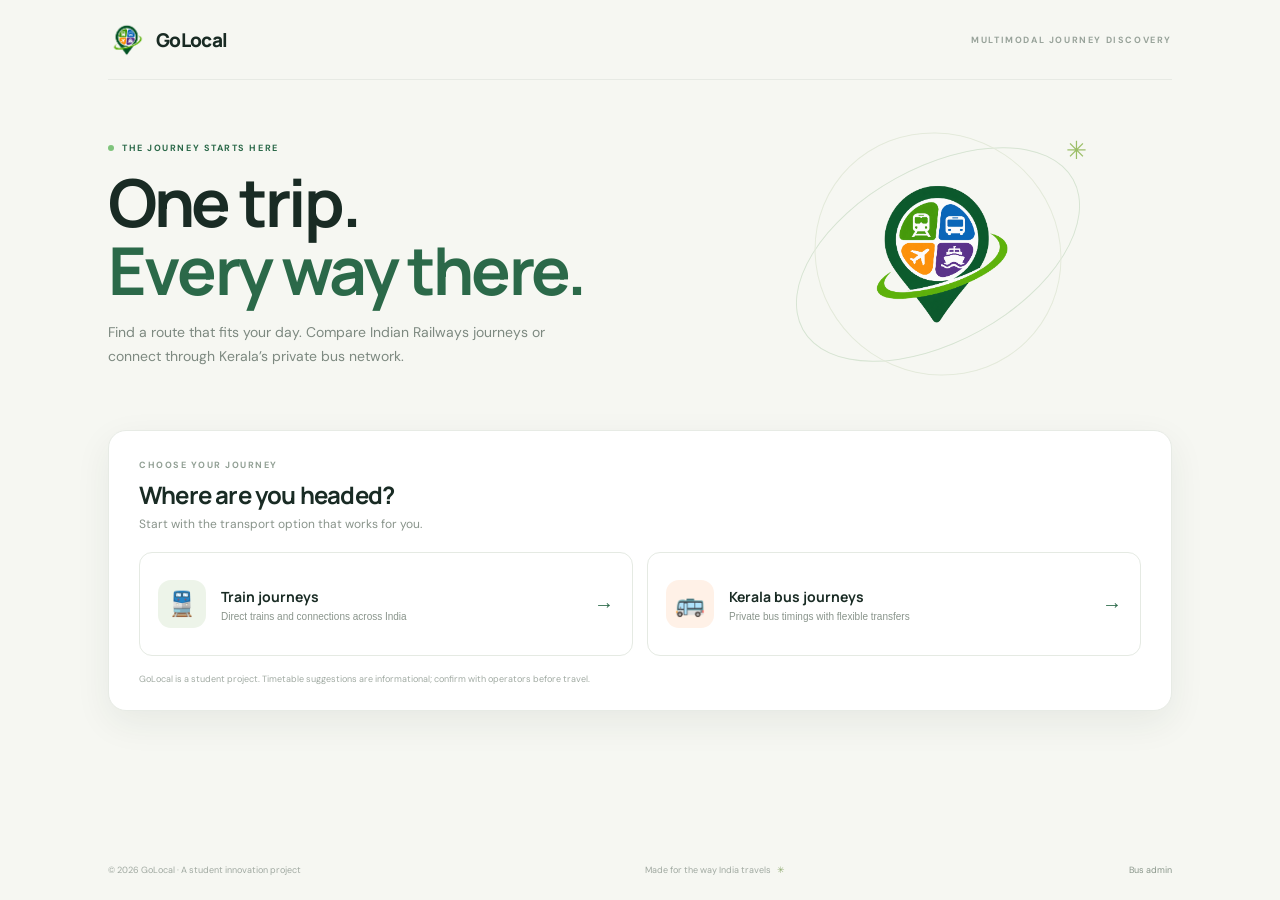
==== commit 564d0b44: "Add Firebase bus admin portal and timetable importer" ====
--- a/index.html
+++ b/index.html
@@ -23,7 +23,7 @@
     <header class="launch-topbar"><a class="brand" href="/" aria-label="GoLocal home"><span class="brand-mark" aria-hidden="true"><img src="/icons/golocal-mark.png" alt="" /></span><span>GoLocal</span></a><span class="launch-top-label">MULTIMODAL JOURNEY DISCOVERY</span></header>
     <section class="launch-hero"><div class="launch-copy"><div class="eyebrow"><span class="eyebrow-dot"></span> THE JOURNEY STARTS HERE</div><h1>One trip.<br><em>Every way there.</em></h1><p>Find a route that fits your day. Compare Indian Railways journeys or connect through Kerala’s private bus network.</p></div><div class="launch-art" aria-hidden="true"><div class="launch-orbit orbit-one"></div><div class="launch-orbit orbit-two"></div><div class="launch-pin"><img src="/icons/golocal-mark.png" alt="" /></div><span class="launch-spark">✳</span></div></section>
     <section class="launch-options" aria-labelledby="launchOptionsTitle"><div class="launch-section-kicker">CHOOSE YOUR JOURNEY</div><h2 id="launchOptionsTitle">Where are you headed?</h2><p>Start with the transport option that works for you.</p><div class="launch-mode-grid"><button class="launch-mode-card train-mode" type="button" data-open-app="train"><span class="mode-icon">🚆</span><span class="mode-card-copy"><strong>Train journeys</strong><small>Direct trains and connections across India</small></span><span class="mode-arrow">→</span></button><button class="launch-mode-card bus-mode" type="button" data-open-app="bus"><span class="mode-icon">🚌</span><span class="mode-card-copy"><strong>Kerala bus journeys</strong><small>Private bus timings with flexible transfers</small></span><span class="mode-arrow">→</span></button></div><div class="launch-note">GoLocal is a student project. Timetable suggestions are informational; confirm with operators before travel.</div></section>
-    <footer class="launch-footer"><span>© 2026 GoLocal · A student innovation project</span><span>Made for the way India travels <i>✳</i></span></footer>
+    <footer class="launch-footer"><span>© 2026 GoLocal · A student innovation project</span><span>Made for the way India travels <i>✳</i></span><a href="/admin.html">Bus admin</a></footer>
   </main>
   <div class="app-shell" id="trainApp" hidden>
     <aside class="sidebar">
--- a/app-states.css
+++ b/app-states.css
@@ -116,6 +116,7 @@
 .mode-arrow{margin-left:auto;color:var(--green);font-size:20px}
 .launch-note{font-size:9px;color:#a0aaa2;margin-top:17px}
 .launch-footer{display:flex;justify-content:space-between;gap:12px;color:#a0a9a1;font-size:9px;padding:20px 0 24px;margin-top:auto}
+.launch-footer a{color:#89968a;text-decoration:none}.launch-footer a:hover{color:var(--green)}
 .launch-footer i{font-style:normal;color:#92ae74}
 .train-topbar-left{display:flex;align-items:center;gap:15px}
 .back-launch{border:1px solid #e4e9e2;background:#fff;border-radius:7px;padding:7px 9px;color:#506a57;font:600 10px "DM Sans",sans-serif;cursor:pointer;white-space:nowrap}
